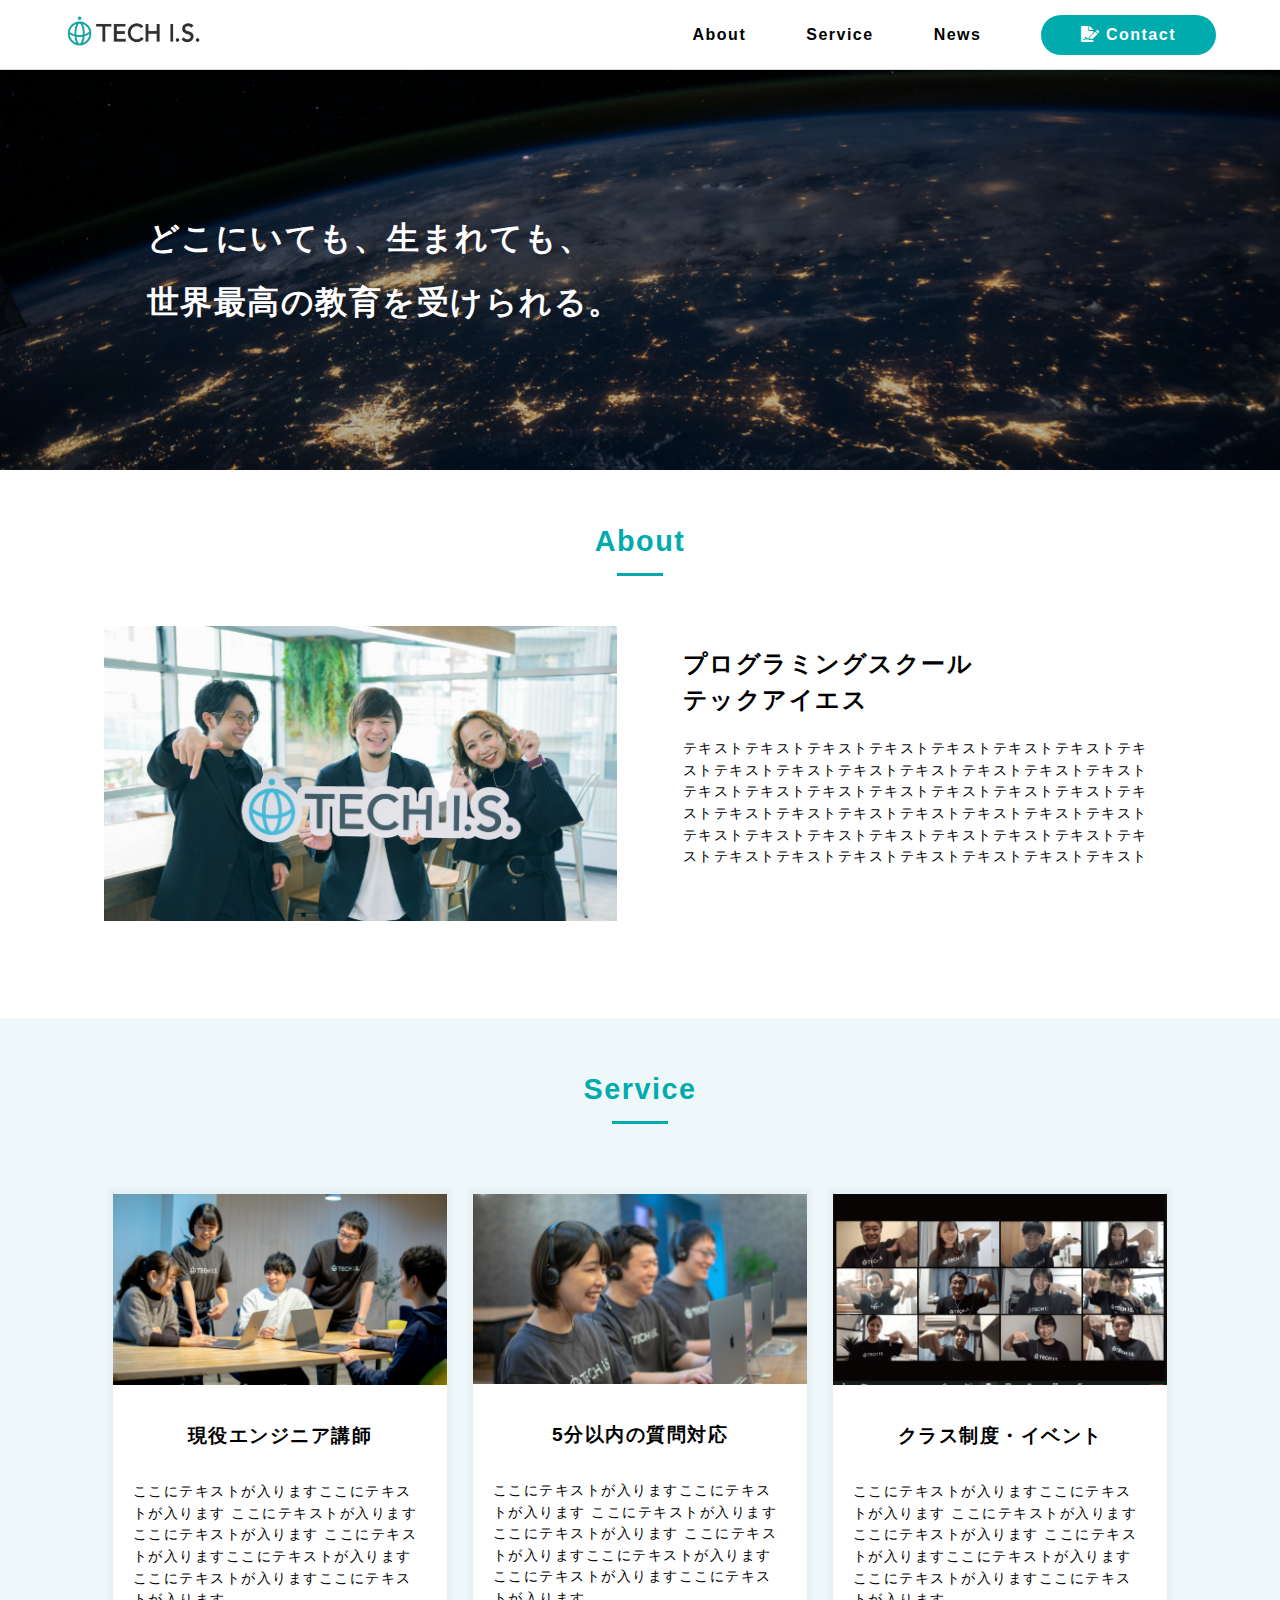
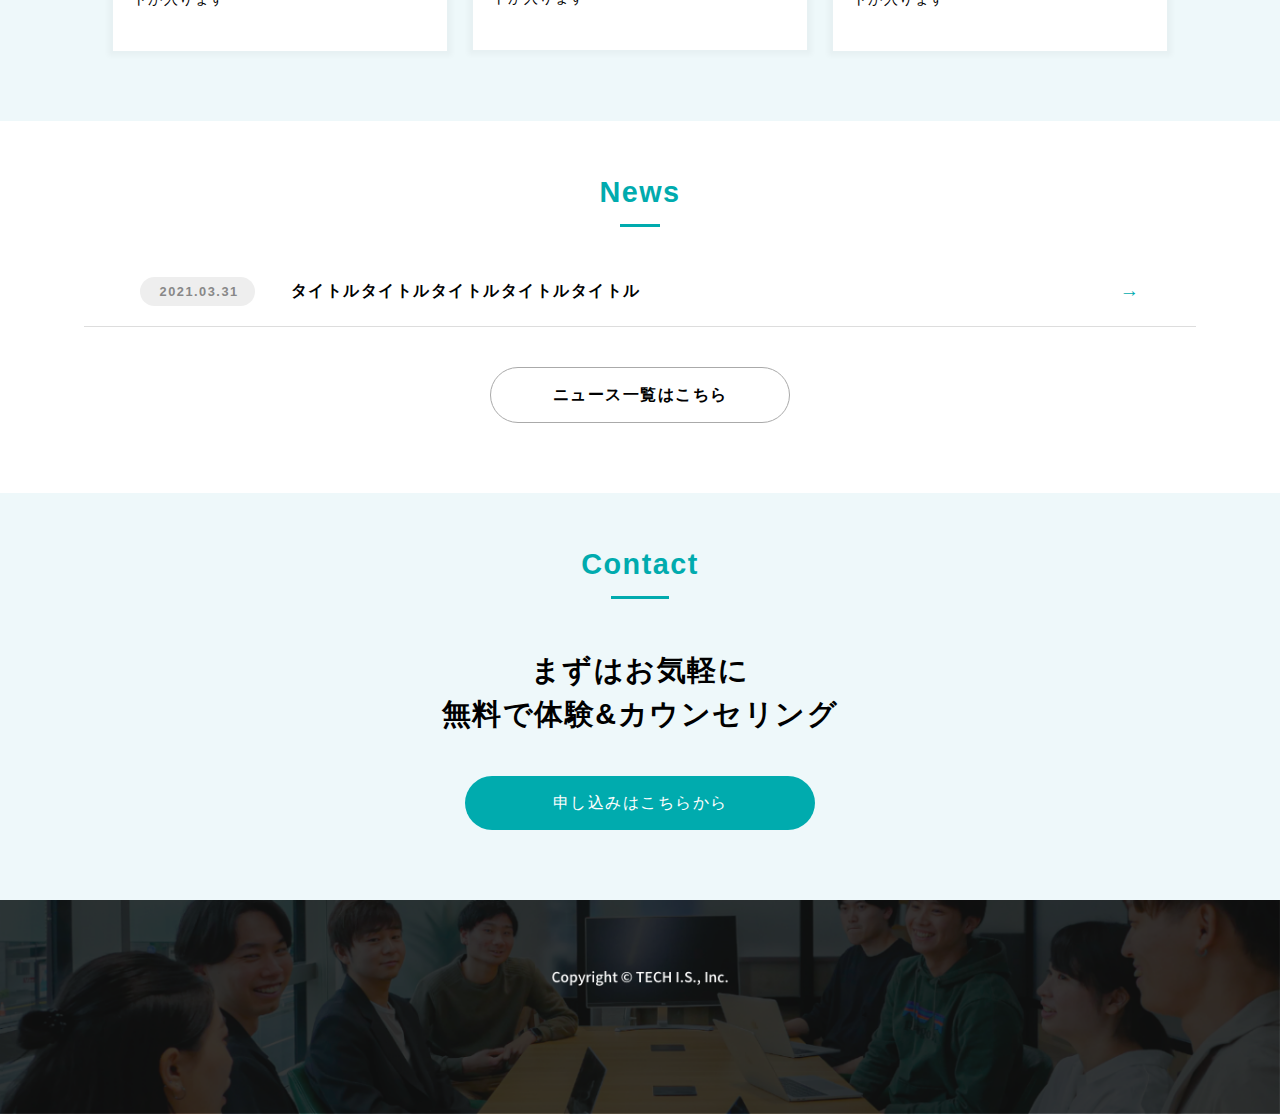
==== lv_3_HP/index.html @ 9599d58b "完成" ====
<!DOCTYPE html>
<html>

<head>
    <meta http-equiv="Content-type" content="text/html;charset=UTF-8" />
    <meta name="viewport" content="width=device-width,initial-scale=1.0">
    <link rel="stylesheet" href="./style.css">
    <link rel="stylesheet" href="https://use.fontawesome.com/releases/v5.15.1/css/all.css">
</head>

<body>
    <header>
        <!--インナー-->
        <div class="header__inner">
            <!--ロゴ画像-->
            <a href="./index.html">
                <img class="header__logo" src="./img/logo.png">
            </a>
            <!--ナビ欄-->
            <div id="nav" class="header__navgroup">
                <!--ナビ-->
                <div class="header__navitem"><a href="./index.html#about">About</a></div>
                <div class="header__navitem"><a href="./index.html#service">Service</a></div>
                <div class="header__navitem"><a href="./index.html#news">News</a></div>
                <div class="header__navitem header__contact"><i class="fas fa-file-signature"></i>Contact<a
                        class="a__btn" href="./contact.html"></a></div>
            </div>
            <!--モーダル-->
            <div id="hamburger__modal" class="hamburger__modal"></div>
            <!--ハンバーガーメニューボタン-->
            <div id="hamburger__btn" class="hamburger__btn"><i class="fas fa-bars"></i></div>
        </div>
        <script>
            var lastInnerWidth = document.documentElement.clientWidth; //window.innerWidthで現在の画面幅を取得
            var nav = document.getElementById('nav');
            if (lastInnerWidth <= 480) { // 画面幅480px以下の場合
                nav.classList.add('hamburger'); // クラス「hamburger」を追加
            }
            // 横幅が変わったとき実行される関数
            window.addEventListener("resize", function () {
                // 現在と前回の横幅が違う場合だけ実行
                if (lastInnerWidth != document.documentElement.clientWidth) {
                    // 横幅を記録しておく
                    lastInnerWidth = document.documentElement.clientWidth;
                    if (lastInnerWidth <= 480) { // 画面幅480px以下の場合
                        if (!(nav.classList.contains('hamburger'))) { //クラス「hamburger」がない場合
                            nav.classList.add('hamburger'); // クラス「hamburger」を追加
                        }
                    } else { // 画面幅481px以上の場合
                        nav.classList.remove('hamburger'); //クラス「hamburger」を削除
                    }
                }
            });

            //ハンバーガーメニューボタンをクリックしたときに実行される関数
            document.getElementById('hamburger__btn').addEventListener('click', function () {
                //ナビ一覧とモーダルを表示
                nav.style.display = "block";
                document.getElementById('hamburger__modal').style.display = "block";
            });
            //ハンバーガーメニューが表示されてるときに、モーダルがクリックされると実行される関数
            document.getElementById('hamburger__modal').addEventListener('click', function () {
                //ナビ一覧とモーダルを非表示
                nav.style.display = "none";
                document.getElementById('hamburger__modal').style.display = "none";
            });
        </script>
    </header>
    <div class="main">

        <!--------------------------
トップページのファーストビュー
---------------------------->
        <div class="topimg">
            <img src="./img/top1.png" alt="">
            <div id="toptext" class="toptext">どこにいても、<span class="br__sp">生まれても、</span><span
                    class="br__pc">世界最高の教育を受けられる。</span></div>
        </div>

        <!--------------------------
Aboutブロック
---------------------------->
        <div id="about" class="about content__items">
            <!--コンテンツのインナー-->
            <div class="content__inner">
                <!--コンテンツのタイトルエリア-->
                <div class="content__header">
                    <div class="content__header__inner">
                        <!--コンテンツのタイトル名-->
                        About
                        <!--下線-->
                        <div class="content__header__border"></div>
                    </div>
                </div>
                <!--コンテンツの内容-->
                <div class="about__content">
                    <div class="about__img">
                        <img src="./img/about.png" alt="">
                    </div>
                    <div class="about__text">
                        <div class="about__text__title">
                            プログラミングスクール<br>
                            テックアイエス
                        </div>
                        <div class="about__text__dis">
                            テキストテキストテキストテキストテキストテキストテキストテキストテキストテキストテキストテキストテキストテキストテキスト
                            テキストテキストテキストテキストテキストテキストテキストテキストテキストテキストテキストテキストテキストテキストテキスト
                            テキストテキストテキストテキストテキストテキストテキストテキストテキストテキストテキストテキストテキストテキストテキスト
                        </div>
                    </div>
                </div>
            </div>
        </div>

        <!--------------------------
Serviceブロック
---------------------------->
        <div id="service" class="service content__items">
            <!--コンテンツのインナー-->
            <div class="content__inner">
                <!--コンテンツのタイトルエリア-->
                <div class="content__header">
                    <div class="content__header__inner">
                        <!--コンテンツのタイトル名-->
                        Service
                        <!--下線-->
                        <div class="content__header__border"></div>
                    </div>
                </div>
                <!--コンテンツの内容-->
                <div class="service__content">
                    <!--Serviceのカード-->
                    <div class="service__card">
                        <!--カードの画像-->
                        <div class="service__card__img">
                            <img src="./img/service1.png" alt="">
                        </div>
                        <!--カードのタイトル-->
                        <div class="service__card__title">
                            現役エンジニア講師
                        </div>
                        <!--カードの説明文-->
                        <div class="service__card__dis">
                            ここにテキストが入りますここにテキストが入ります
                            ここにテキストが入りますここにテキストが入ります
                            ここにテキストが入りますここにテキストが入ります
                            ここにテキストが入りますここにテキストが入ります
                        </div>
                    </div>
                    <!--Serviceのカード-->
                    <div class="service__card">
                        <!--カードの画像-->
                        <div class="service__card__img">
                            <img src="./img/service2.png" alt="">
                        </div>
                        <!--カードのタイトル-->
                        <div class="service__card__title">
                            5分以内の質問対応
                        </div>
                        <!--カードの説明文-->
                        <div class="service__card__dis">
                            ここにテキストが入りますここにテキストが入ります
                            ここにテキストが入りますここにテキストが入ります
                            ここにテキストが入りますここにテキストが入ります
                            ここにテキストが入りますここにテキストが入ります
                        </div>
                    </div>
                    <!--Serviceのカード-->
                    <div class="service__card">
                        <!--カードの画像-->
                        <div class="service__card__img">
                            <img src="./img/service3.png" alt="">
                        </div>
                        <!--カードのタイトル-->
                        <div class="service__card__title">
                            クラス制度・イベント
                        </div>
                        <!--カードの説明文-->
                        <div class="service__card__dis">
                            ここにテキストが入りますここにテキストが入ります
                            ここにテキストが入りますここにテキストが入ります
                            ここにテキストが入りますここにテキストが入ります
                            ここにテキストが入りますここにテキストが入ります
                        </div>
                    </div>
                </div>
            </div>
        </div>

        <!--------------------------
Newsブロック
---------------------------->
        <div id="news" class="news content__items">
            <!--コンテンツのインナー-->
            <div class="content__inner">
                <!--コンテンツのタイトルエリア-->
                <div class="content__header">
                    <div class="content__header__inner">
                        <!--コンテンツのタイトル名-->
                        News
                        <!--下線-->
                        <div class="content__header__border"></div>
                    </div>
                </div>
                <!--コンテンツの内容-->
                <div class="news__content">

                    <a href="">
                        <!--1記事-->
                        <div class="news__items">
                            <!--記事の投稿日-->
                            <div class="news__item news__date">
                                2021.03.31
                            </div>
                            <!--記事のタイトル-->
                            <div class="news__item news__title">
                                タイトルタイトルタイトルタイトルタイトル
                            </div>
                            <!--デザイン右の矢印-->
                            <div class="news__item news__anchor">
                                →
                            </div>
                        </div>
                    </a>

                    <div class="news__button">
                        ニュース一覧はこちら
                        <a href="" class="a__btn"></a>
                    </div>
                </div>
            </div>
        </div>

        <!--------------------------
Contactブロック
---------------------------->
        <div id="contact" class="contact content__items">
            <!--コンテンツのインナー-->
            <div class="content__inner">
                <!--コンテンツのタイトルエリア-->
                <div class="content__header">
                    <div class="content__header__inner">
                        <!--コンテンツのタイトル名-->
                        Contact
                        <!--下線-->
                        <div class="content__header__border"></div>
                    </div>
                </div>
                <!--コンテンツの内容-->
                <div class="contact__content">
                    <div class="contact__text">
                        まずはお気軽に<br>
                        無料で体験&カウンセリング
                    </div>
                    <div class="contect__button">
                        申し込みはこちらから
                        <a href="./contact.html" class="a__btn">
                        </a>
                    </div>
                </div>
            </div>
        </div>

    </div>
    <footer>
        <!--PC用フッター画像-->
        <img class="footer__img__pc" src="./img/footer_pc.png" alt="">
        <!--スマホ用フッター画像-->
        <img class="footer__img__sp" src="./img/footer_sp.png" alt="">
    </footer>

</body>

</html>
---- lv_3_HP/style.css ----
/*
Theme Name: オリジナルテーマ(TECH.I.S)
*/

/*この下からCSSを書いてください*/

/****************************************
* リセットCSS
*****************************************/

*, *::before, *::after {
    box-sizing: border-box;
}

html, body, div, span, applet, object, iframe, h1, h2, h3, h4, h5, h6, p, blockquote, pre, a, abbr, acronym, address, big, cite, code, del, dfn, em, font, ins, kbd, q, s, samp, small, strike, strong, sub, sup, tt, var, dl, dt, dd, ol, ul, li, fieldset, form, label, legend, table, caption, tbody, tfoot, thead, tr, th, td {
    border: 0;
    font-size: 100%;
    font-weight: inherit;
    margin: 0;
    outline: 0;
    padding: 0;
    vertical-align: baseline;
}

input, button, select, textarea {
    -webkit-appearance: none;
    -moz-appearance: none;
    appearance: none;
    background: transparent;
    border: none;
    border-radius: 0;
    font: inherit;
    outline: none;
}

body {
    width: 100%;
    height: 100%;
    margin: 0 auto;
    letter-spacing: 1.5px;
    line-height: 1.5;
}

img {
    width: 100%;
    height: 100%;
    top: 0;
    left: 0;
    object-fit: cover;
}

a {
    text-decoration: none;
}

ol, ul {
    list-style: none;
}

table {
    border-collapse: separate;
    border-spacing: 0;
}

/****************************************
* フォント設定
*****************************************/

@import url('https://fonts.googleapis.com/css2?family=Noto+Sans+JP&display=swap');
html, body {
    font-size: 16px;
    font-family: 'Noto Sans JP', sans-serif;
}

/****************************************
* ヘッダー
*****************************************/

header {
    width: 100%;
    height: 70px;
    background: #fff;
    border-bottom: solid 1px #ddd;
}

.header__inner {
    max-width: 1152px;
    width: 90%;
    height: 100%;
    display: flex;
    justify-content: flex-start;
    align-items: center;
    margin: 0 auto;
}

.header__logo {
    flex: none;
    width: auto;
    height: 40px;
}

.header__navgroup {
    margin-left: auto;
    display: flex;
    flex: none;
    align-items: center;
}

.header__navgroup>*+* {
    margin-left: 60px;
}

.header__navitem a {
    color: #000;
    font-weight: bold;
}

.header__contact {
    background-color: #00abae;
    border-radius: 50px;
    padding: 8px 40px;
    font-weight: bold;
    color: #fff;
    position: relative;
}

.header__contact a {
    color: #fff;
}

.header__contact i {
    margin-right: 5px;
}

.hamburger__btn {
    display: none;
    margin: 0 0 0 auto;
    color: #00abae;
}

.hamburger__btn:hover {
    cursor: pointer;
}

.hamburger {
    display: none;
    width: 70%;
    height: 100vh;
    background-color: #ffffffdd;
    border-left: solid 1px #ccc;
    z-index: 9999;
    position: fixed;
    top: 0;
    right: 0;
    padding: 20px;
}

.hamburger__modal {
    display: none;
    background-color: #000000aa;
    position: fixed;
    top: 0;
    left: 0;
    width: 100%;
    height: 100vh;
    z-index: 9998;
}

/*画面幅480px以下の時*/

@media screen and (max-width:480px) {
    .hamburger__btn {
        /*ボタン表示*/
        display: block;
    }
    .header__navgroup {
        padding-top: 10%;
    }
    .header__navitem {
        margin: 20px auto;
        text-align: center;
    }
}

/****************************************
* aタグを親要素いっぱいに広げる
*****************************************/

.a__btn {
    position: absolute;
    width: 100%;
    height: 100%;
    top: 0;
    left: 0;
}

/****************************************
* トップページ ファーストビューのイメージ
*****************************************/

.topimg {
    position: relative;
    margin: 0 auto;
    height: 400px;
}

.topimg img {
    position: absolute;
    top: 0;
    left: 0;
}

.toptext {
    position: absolute;
    top: 50%;
    left: 30%;
    max-width: 1152px;
    transform: translateY(-50%) translateX(-50%);
    color: #fff;
    font-size: 2rem;
    font-weight: bold;
    align-items: center;
    line-height: 2;
    display: inline-block;
}

/*PC表示時のテキストの改行*/

.br__pc::before {
    content: "\A";
    white-space: pre;
}

@media screen and (max-width: 480px) {
    .topimg {
        height: 60vh;
    }
    .toptext {
        text-align: left;
        font-size: 1.4rem;
        top: 50%;
        left: 50%;
        transform: translateY(-50%) translateX(-50%);
        width: 90%;
        display: inline-block;
    }
    /*スマホ表示時のテキストの改行*/
    .br__sp::before, .br__pc::before {
        content: "\A\A";
        white-space: pre;
    }
}

/****************************************
* トップページ コンテンツの共通部分
*****************************************/

.content__header {
    text-align: center;
    margin-bottom: 20px;
}

.content__header__inner {
    font-size: 1.8rem;
    font-weight: 900;
    color: #00abae;
    display: inline-block;
    margin: 0 auto;
    text-align: center;
}

.content__header__border {
    margin: 10px auto;
    width: 50%;
    border-bottom: solid 3px #00abae;
}

.content__items {
    padding: 50px 0 70px;
    width: 100%;
}

.content__inner {
    max-width: 1152px;
    margin: 0 auto;
}

/****************************************
* トップページ About
*****************************************/

.about__content {
    margin: 0 auto;
    text-align: center;
}

.about__img {
    width: 48%;
    display: inline-block;
    vertical-align: top;
    padding: 20px;
}

.about__text {
    width: 48%;
    display: inline-block;
    vertical-align: top;
    text-align: left;
    padding: 40px;
}

.about__text__title {
    font-size: 1.5rem;
    font-weight: bold;
    margin-bottom: 20px;
}

.about__text__dis {
    font-size: 0.9rem;
}

@media screen and (max-width: 480px) {
    .about__img {
        width: 100%;
        display: block;
        padding: 0;
    }
    .about__text {
        width: 100%;
        display: block;
    }
}

/****************************************
* トップページ Servide
*****************************************/

.service {
    background-color: #eef8fa;
}

.service__content {
    text-align: center;
    margin: 60px auto 0;
}

.service__card {
    width: 29%;
    display: inline-block;
    vertical-align: top;
    text-align: left;
    margin: 0 10px;
    background-color: #fff;
    box-shadow: 0 0 5px 5px rgb(0 0 0 / 3%);
}

.service__card__title {
    margin: 30px 20px;
    text-align: center;
    font-weight: bold;
    font-size: 1.2rem;
}

.service__card__dis {
    padding: 0 20px 40px;
    font-size: 0.9rem;
}

@media screen and (max-width: 480px) {
    .service__card {
        display: block;
        width: 90%;
        margin: 0 auto;
        margin-bottom: 40px;
    }
}

/****************************************
* トップページ News
*****************************************/

.news__content {
    padding: 0 20px;
}

.news__items {
    border-bottom: solid 1px #ddd;
    padding: 20px 5%;
    margin: 10px auto;
}

.news__item {
    display: inline-block;
}

.news__date {
    color: #888;
    background-color: #eee;
    border-radius: 50px;
    padding: 5px 20px;
    font-size: 0.8rem;
    font-weight: bold;
    max-width: 115px;
}

.news__title {
    margin-left: 3%;
    font-weight: 600;
    color: #000;
}

.news__anchor {
    float: right;
    font-size: 1.2rem;
    font-weight: 900;
    color: #00abae;
}

.news__button {
    position: relative;
    border-radius: 50px;
    border: solid 1px #aaa;
    color: #000;
    font-weight: 600;
    width: 300px;
    margin: 0 auto;
    margin-top: 40px;
    padding: 15px 40px;
    text-align: center;
}

@media screen and (max-width: 480px) {
    .news__item {
        display: block;
        width: 100%;
    }
    .news__date {
        margin-bottom: 20px;
    }
    .news__anchor {
        display: none;
    }
}

/****************************************
* トップページ Contact
*****************************************/

.contact {
    background-color: #eef8fa;
}

.contact__text {
    font-size: 1.8rem;
    font-weight: bold;
    text-align: center;
    margin: 40px auto;
}

.contect__button {
    max-width: 350px;
    position: relative;
    color: #fff;
    background-color: #00abae;
    border-radius: 50px;
    padding: 15px;
    text-align: center;
    margin: 0 auto;
}

@media screen and (max-width: 480px) {
    .contact__text {
        font-size: 1.4rem;
    }
}

/****************************************
* フッター
*****************************************/

footer {
    width: 100%;
    margin: 0 auto;
    font-size: 0;
}

.footer__img__pc {
    display: block;
}

.footer__img__sp {
    display: none;
}

@media screen and (max-width: 480px) {
    .footer__img__pc {
        display: none;
    }
    .footer__img__sp {
        display: block;
    }
}

/****************************************
* 固定ページ
*****************************************/

.page__header {
    height: 250px;
    position: relative;
}

.page__header img {
    position: absolute;
    top: 0;
    left: 0;
    width: 100%;
    height: 100%;
    object-fit: cover;
    object-position: center bottom;
}

.page__header__title {
    position: absolute;
    top: 50%;
    left: 50%;
    transform: translateY(-50%) translateX(-50%);
    color: #fff;
    font-size: 1.8rem;
    font-weight: bold;
}

.page__header__border {
    width: 50px;
    border-bottom: solid 2px #fff;
    margin: 0 auto;
}

/****************************************
* 投稿内容
*****************************************/

.article {
    max-width: 1152px;
    margin: 0 auto;
}

.article h1 {
    font-size: 1.6rem;
    font-weight: bold;
    margin: 40px auto;
}

/****************************************
* ContactForm7
*****************************************/

.ContactForm7__contact {
    margin: 60px auto;
    max-width: 850px;
    padding: 0 20px;
}

.ContactForm7__contact__title {
    text-align: center;
    font-size: 1.6rem;
    font-weight: bold;
    margin-bottom: 40px;
}

.ContactForm7__contact__label {
    font-weight: bold;
}

.ContactForm7__contact__label span {
    font-weight: bold;
    color: #fff;
    background-color: #f00;
    padding: 0 10px;
    margin: 0 5px;
    font-size: 0.6rem;
}

.ContactForm7__contact input, .ContactForm7__contact textarea {
    width: 100%;
    border: none;
    border: solid 1px #00abae;
    border-radius: 5px;
    padding: 15px;
    margin: 20px auto 40px;
}

.ContactForm7__contact textarea {
    height: 45vh;
}

.ContactForm7__contact__submit {
    text-align: center;
    max-width: 380px;
    margin: 0 auto;
}

.ContactForm7__contact input[type="submit"] {
    color: #fff;
    background-color: #00abae;
    border-radius: 50px;
    font-size: 1.2rem;
}

@media screen and (max-width: 480px) {
    .ContactForm7__contact {
        padding: 10px;
    }
}
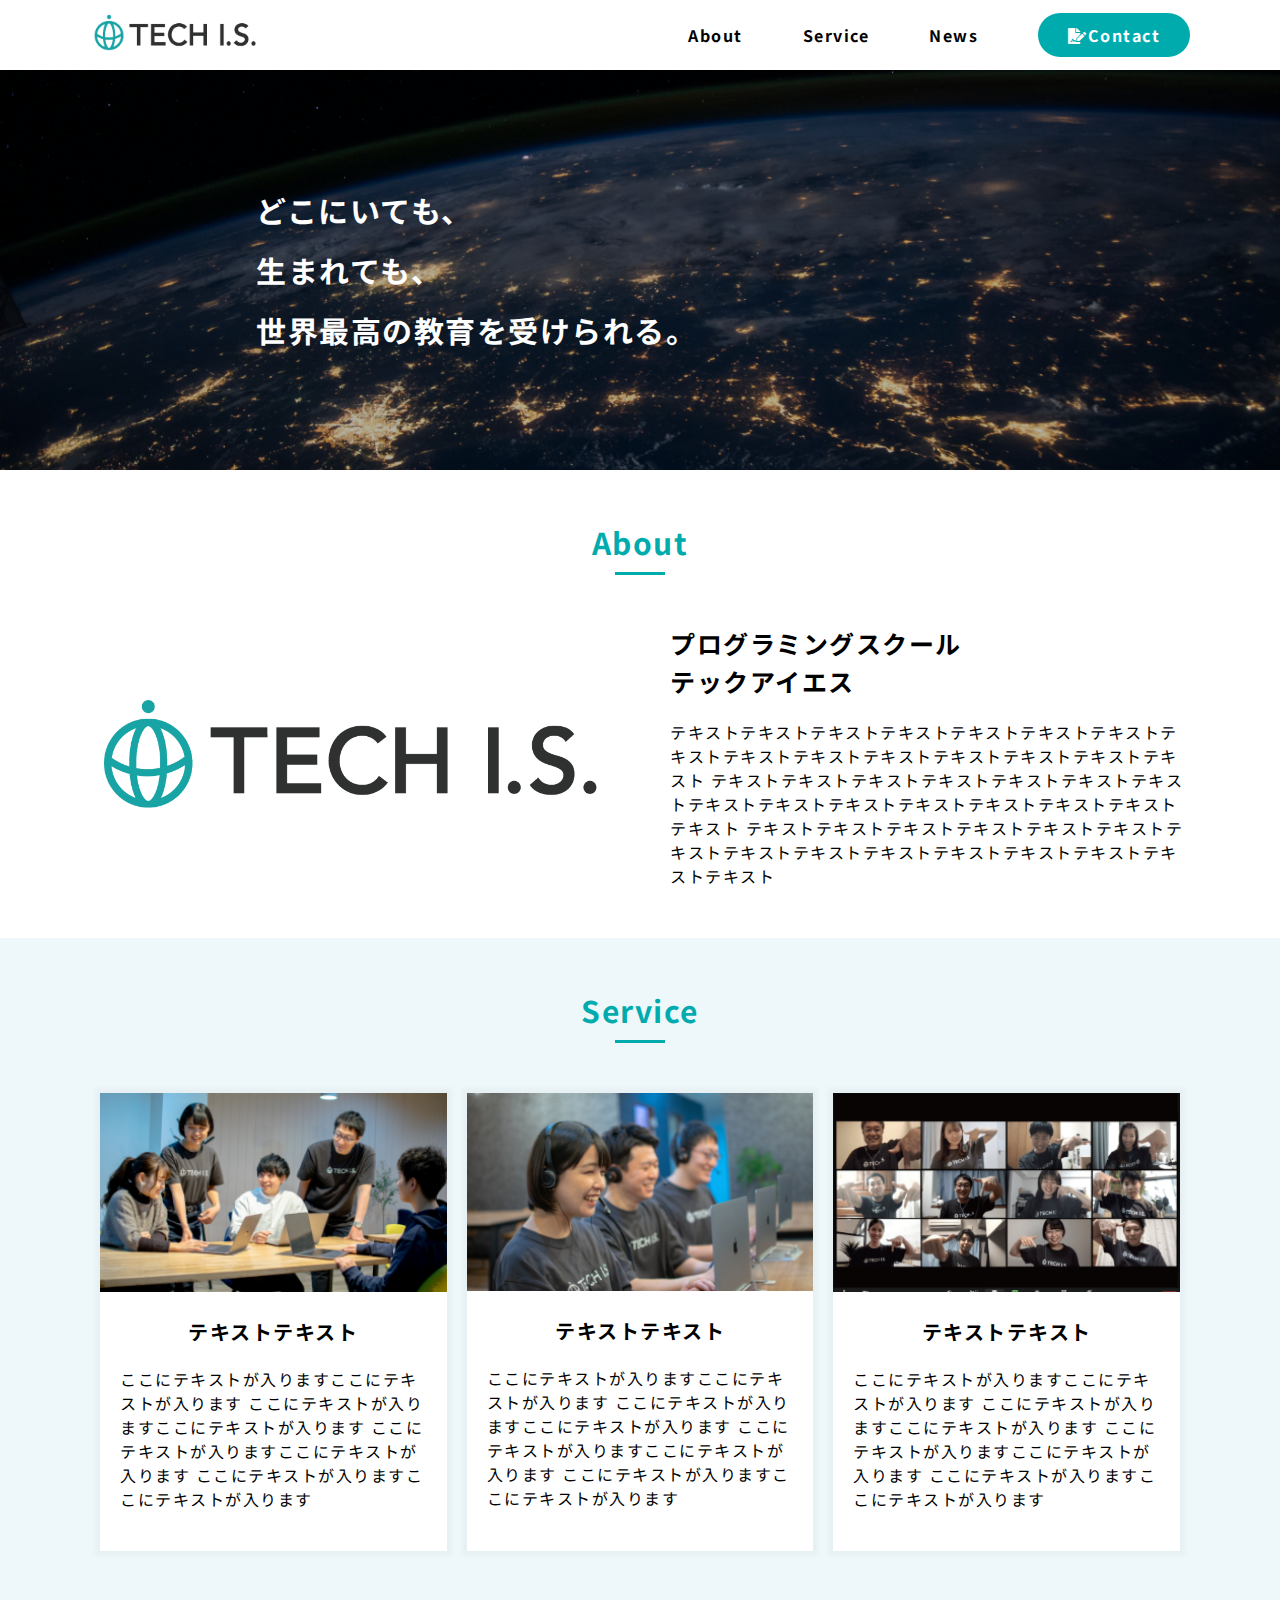
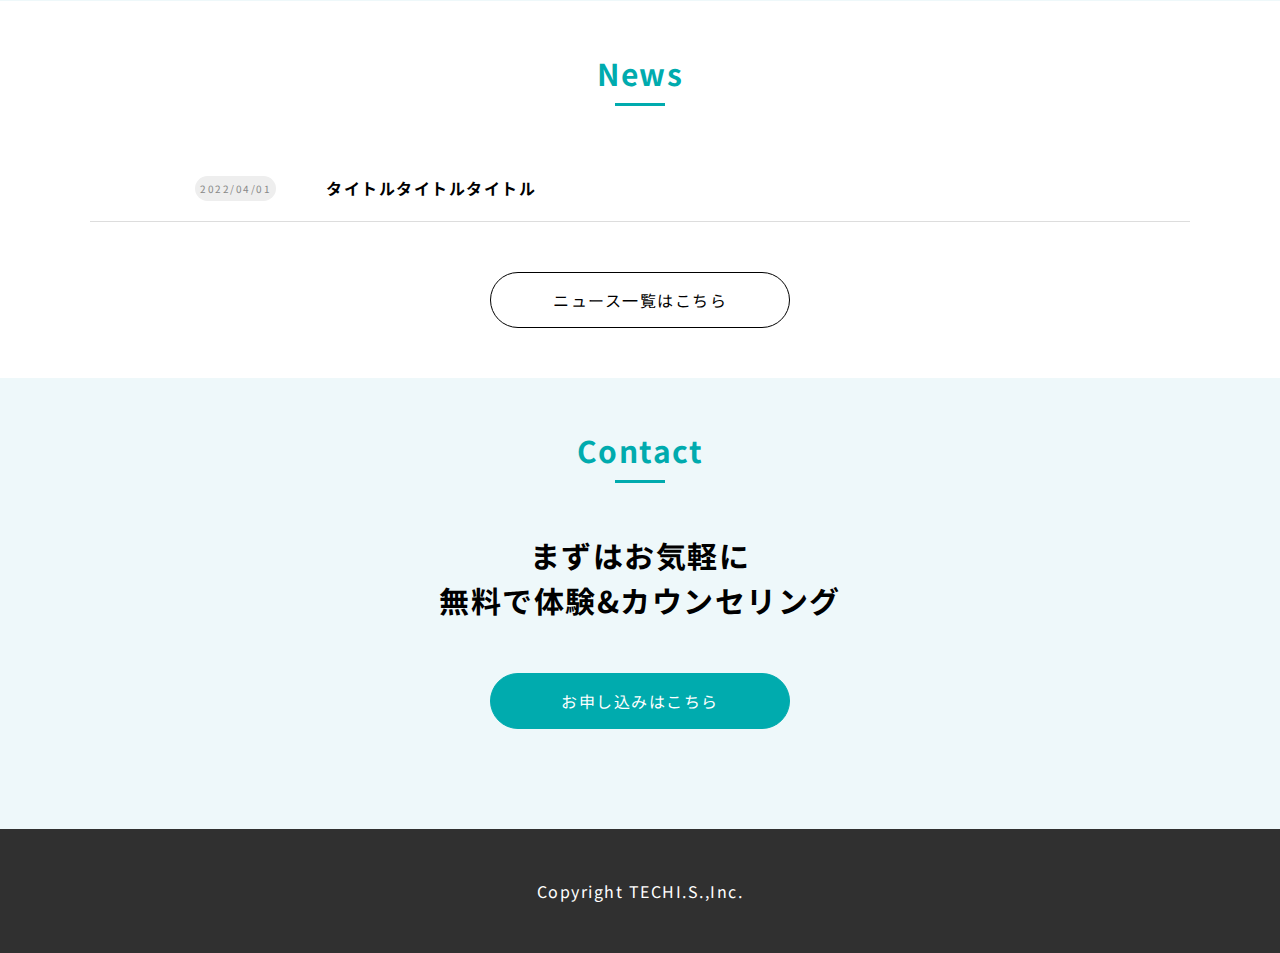
==== commit c1f04253: "Lv3修正" ====
--- a/lv_3_HP/index.html
+++ b/lv_3_HP/index.html
@@ -1,274 +1,116 @@
 <!DOCTYPE html>
-<html>
+<html lang="ja">
+<head>
+    <meta charset="UTF-8">
+    <meta http-equiv="X-UA-Compatible" content="IE=edge">
+    <meta name="viewport" content="width=device-width, initial-scale=1.0">
+    <link rel="stylesheet" href="reset.css">
+    <link rel="stylesheet" href="style.css">
+    <link rel="stylesheet" href="https://use.fontawesome.com/releases/v5.15.1/css/all.css">
+    <title>プログラミングスクール テックアイエス</title>
+</head>
+<body>
+    <header class="header">
+        <h1 class="logo">
+            <a href="#">
+                <img src="img/logo.png" alt="ロゴ画像">
+            </a>
+        </h1>
+        <ul class="menu-pc">
+            <li><a href="#">About</a></li>
+            <li><a href="#">Service</a></li>
+            <li><a href="#">News</a></li>
+            <!-- リンク先追加 -->
+            <li><a href="contact"><i class="fas fa-file-signature"></i>Contact</a></li>
+        </ul>
+        
+        <!-- 追加 -->
+        <div id="btn" class="hamburger__btn">
+            <i class="fas fa-bars"></i>
+        </div>
+        <ul id="menu" class="menu-sp"><!-- add-menu-sp 追加 -->
+            <li><a href="#">About</a></li>
+            <li><a href="#">Service</a></li>
+            <li><a href="#">News</a></li>
+            <li><a href="#"><i class="fas fa-file-signature"></i>Contact</a></li>
+        </ul>
+        <div id="modal" class="modal-sp"></div><!-- add-modal-sp 追加 -->
+        <!-- 追加 -->
+    </header>
+<main>
+    <section class="front-fv">
+       <img src="img/top1.png" alt="ファーストビュー">
+       <h2>
+           どこにいても、<br>生まれても、<br>世界最高の教育を受けられる。
+       </h2>
+   </section>
+   
+   <section class="front-about">
+        <h2 class="front-common__title">About</h2>
+        <ul class="front-about__list">
+            <li class="front-about__item">
+                <img src="img/logo.png" alt="ロゴ画像">
+            </li>
+            <li class="front-about__item">
+                <h3>プログラミングスクール<br>テックアイエス</h3>
+                <p>テキストテキストテキストテキストテキストテキストテキストテキストテキストテキストテキストテキストテキストテキストテキスト テキストテキストテキストテキストテキストテキストテキストテキストテキストテキストテキストテキストテキストテキストテキスト テキストテキストテキストテキストテキストテキストテキストテキストテキストテキストテキストテキストテキストテキストテキスト</p>
+            </li>
+        </ul>
+    </section>
 
-<head>
-    <meta http-equiv="Content-type" content="text/html;charset=UTF-8" />
-    <meta name="viewport" content="width=device-width,initial-scale=1.0">
-    <link rel="stylesheet" href="./style.css">
-    <link rel="stylesheet" href="https://use.fontawesome.com/releases/v5.15.1/css/all.css">
-</head>
+    <section class="front-service">
+        <div class="front-service__inner">
+            <h2 class="front-common__title">Service</h2>
+            <ul class="front-service__list">
+                <li class="front-service__item">
+                    <img src="img/service1.png" alt="サービス1">
+                    <h3>テキストテキスト</h3>
+                    <p>ここにテキストが入りますここにテキストが入ります ここにテキストが入りますここにテキストが入ります ここにテキストが入りますここにテキストが入ります ここにテキストが入りますここにテキストが入ります</p>
+                </li>
+                <li class="front-service__item">
+                    <img src="img/service2.png" alt="サービス2">
+                    <h3>テキストテキスト</h3>
+                    <p>ここにテキストが入りますここにテキストが入ります ここにテキストが入りますここにテキストが入ります ここにテキストが入りますここにテキストが入ります ここにテキストが入りますここにテキストが入ります</p>
+                </li>
+                <li class="front-service__item">
+                    <img src="img/service3.png" alt="サービス3">
+                    <h3>テキストテキスト</h3>
+                    <p>ここにテキストが入りますここにテキストが入ります ここにテキストが入りますここにテキストが入ります ここにテキストが入りますここにテキストが入ります ここにテキストが入りますここにテキストが入ります</p>
+                </li>
+            </ul>
+        </div>
+    </section>
+    <!-- Service -->
+    <!-- News -->
+    <section class="front-news">
+    <h2 class="front-common__title">News</h2>
+            <article class="front-news__wrap">
+                <a href="#">
+                    <time>2022/04/01</time>
+                    <h3>タイトルタイトルタイトル</h3>
+                </a>
+            </article>
+    <div class="front-common__btn">
+        <a href="archive">ニュース一覧はこちら</a>
+    </div>
+</section>
+    <!-- News -->
 
-<body>
-    <header>
-        <!--インナー-->
-        <div class="header__inner">
-            <!--ロゴ画像-->
-            <a href="./index.html">
-                <img class="header__logo" src="./img/logo.png">
-            </a>
-            <!--ナビ欄-->
-            <div id="nav" class="header__navgroup">
-                <!--ナビ-->
-                <div class="header__navitem"><a href="./index.html#about">About</a></div>
-                <div class="header__navitem"><a href="./index.html#service">Service</a></div>
-                <div class="header__navitem"><a href="./index.html#news">News</a></div>
-                <div class="header__navitem header__contact"><i class="fas fa-file-signature"></i>Contact<a
-                        class="a__btn" href="./contact.html"></a></div>
-            </div>
-            <!--モーダル-->
-            <div id="hamburger__modal" class="hamburger__modal"></div>
-            <!--ハンバーガーメニューボタン-->
-            <div id="hamburger__btn" class="hamburger__btn"><i class="fas fa-bars"></i></div>
-        </div>
-        <script>
-            var lastInnerWidth = document.documentElement.clientWidth; //window.innerWidthで現在の画面幅を取得
-            var nav = document.getElementById('nav');
-            if (lastInnerWidth <= 480) { // 画面幅480px以下の場合
-                nav.classList.add('hamburger'); // クラス「hamburger」を追加
-            }
-            // 横幅が変わったとき実行される関数
-            window.addEventListener("resize", function () {
-                // 現在と前回の横幅が違う場合だけ実行
-                if (lastInnerWidth != document.documentElement.clientWidth) {
-                    // 横幅を記録しておく
-                    lastInnerWidth = document.documentElement.clientWidth;
-                    if (lastInnerWidth <= 480) { // 画面幅480px以下の場合
-                        if (!(nav.classList.contains('hamburger'))) { //クラス「hamburger」がない場合
-                            nav.classList.add('hamburger'); // クラス「hamburger」を追加
-                        }
-                    } else { // 画面幅481px以上の場合
-                        nav.classList.remove('hamburger'); //クラス「hamburger」を削除
-                    }
-                }
-            });
-
-            //ハンバーガーメニューボタンをクリックしたときに実行される関数
-            document.getElementById('hamburger__btn').addEventListener('click', function () {
-                //ナビ一覧とモーダルを表示
-                nav.style.display = "block";
-                document.getElementById('hamburger__modal').style.display = "block";
-            });
-            //ハンバーガーメニューが表示されてるときに、モーダルがクリックされると実行される関数
-            document.getElementById('hamburger__modal').addEventListener('click', function () {
-                //ナビ一覧とモーダルを非表示
-                nav.style.display = "none";
-                document.getElementById('hamburger__modal').style.display = "none";
-            });
-        </script>
-    </header>
-    <div class="main">
-
-        <!--------------------------
-トップページのファーストビュー
----------------------------->
-        <div class="topimg">
-            <img src="./img/top1.png" alt="">
-            <div id="toptext" class="toptext">どこにいても、<span class="br__sp">生まれても、</span><span
-                    class="br__pc">世界最高の教育を受けられる。</span></div>
-        </div>
-
-        <!--------------------------
-Aboutブロック
----------------------------->
-        <div id="about" class="about content__items">
-            <!--コンテンツのインナー-->
-            <div class="content__inner">
-                <!--コンテンツのタイトルエリア-->
-                <div class="content__header">
-                    <div class="content__header__inner">
-                        <!--コンテンツのタイトル名-->
-                        About
-                        <!--下線-->
-                        <div class="content__header__border"></div>
-                    </div>
-                </div>
-                <!--コンテンツの内容-->
-                <div class="about__content">
-                    <div class="about__img">
-                        <img src="./img/about.png" alt="">
-                    </div>
-                    <div class="about__text">
-                        <div class="about__text__title">
-                            プログラミングスクール<br>
-                            テックアイエス
-                        </div>
-                        <div class="about__text__dis">
-                            テキストテキストテキストテキストテキストテキストテキストテキストテキストテキストテキストテキストテキストテキストテキスト
-                            テキストテキストテキストテキストテキストテキストテキストテキストテキストテキストテキストテキストテキストテキストテキスト
-                            テキストテキストテキストテキストテキストテキストテキストテキストテキストテキストテキストテキストテキストテキストテキスト
-                        </div>
-                    </div>
-                </div>
+    <!-- Contact -->
+    <section class="front-contact">
+        <div class="front-contact__inner">
+            <h2 class="front-common__title">Contact</h2>
+            <p class="front-contact__text">まずはお気軽に<br>無料で体験&カウンセリング</p>
+            <div class="front-common__btn btn--turquoise">
+                <a href="contact.html">お申し込みはこちら</a>
             </div>
         </div>
-
-        <!--------------------------
-Serviceブロック
----------------------------->
-        <div id="service" class="service content__items">
-            <!--コンテンツのインナー-->
-            <div class="content__inner">
-                <!--コンテンツのタイトルエリア-->
-                <div class="content__header">
-                    <div class="content__header__inner">
-                        <!--コンテンツのタイトル名-->
-                        Service
-                        <!--下線-->
-                        <div class="content__header__border"></div>
-                    </div>
-                </div>
-                <!--コンテンツの内容-->
-                <div class="service__content">
-                    <!--Serviceのカード-->
-                    <div class="service__card">
-                        <!--カードの画像-->
-                        <div class="service__card__img">
-                            <img src="./img/service1.png" alt="">
-                        </div>
-                        <!--カードのタイトル-->
-                        <div class="service__card__title">
-                            現役エンジニア講師
-                        </div>
-                        <!--カードの説明文-->
-                        <div class="service__card__dis">
-                            ここにテキストが入りますここにテキストが入ります
-                            ここにテキストが入りますここにテキストが入ります
-                            ここにテキストが入りますここにテキストが入ります
-                            ここにテキストが入りますここにテキストが入ります
-                        </div>
-                    </div>
-                    <!--Serviceのカード-->
-                    <div class="service__card">
-                        <!--カードの画像-->
-                        <div class="service__card__img">
-                            <img src="./img/service2.png" alt="">
-                        </div>
-                        <!--カードのタイトル-->
-                        <div class="service__card__title">
-                            5分以内の質問対応
-                        </div>
-                        <!--カードの説明文-->
-                        <div class="service__card__dis">
-                            ここにテキストが入りますここにテキストが入ります
-                            ここにテキストが入りますここにテキストが入ります
-                            ここにテキストが入りますここにテキストが入ります
-                            ここにテキストが入りますここにテキストが入ります
-                        </div>
-                    </div>
-                    <!--Serviceのカード-->
-                    <div class="service__card">
-                        <!--カードの画像-->
-                        <div class="service__card__img">
-                            <img src="./img/service3.png" alt="">
-                        </div>
-                        <!--カードのタイトル-->
-                        <div class="service__card__title">
-                            クラス制度・イベント
-                        </div>
-                        <!--カードの説明文-->
-                        <div class="service__card__dis">
-                            ここにテキストが入りますここにテキストが入ります
-                            ここにテキストが入りますここにテキストが入ります
-                            ここにテキストが入りますここにテキストが入ります
-                            ここにテキストが入りますここにテキストが入ります
-                        </div>
-                    </div>
-                </div>
-            </div>
-        </div>
-
-        <!--------------------------
-Newsブロック
----------------------------->
-        <div id="news" class="news content__items">
-            <!--コンテンツのインナー-->
-            <div class="content__inner">
-                <!--コンテンツのタイトルエリア-->
-                <div class="content__header">
-                    <div class="content__header__inner">
-                        <!--コンテンツのタイトル名-->
-                        News
-                        <!--下線-->
-                        <div class="content__header__border"></div>
-                    </div>
-                </div>
-                <!--コンテンツの内容-->
-                <div class="news__content">
-
-                    <a href="">
-                        <!--1記事-->
-                        <div class="news__items">
-                            <!--記事の投稿日-->
-                            <div class="news__item news__date">
-                                2021.03.31
-                            </div>
-                            <!--記事のタイトル-->
-                            <div class="news__item news__title">
-                                タイトルタイトルタイトルタイトルタイトル
-                            </div>
-                            <!--デザイン右の矢印-->
-                            <div class="news__item news__anchor">
-                                →
-                            </div>
-                        </div>
-                    </a>
-
-                    <div class="news__button">
-                        ニュース一覧はこちら
-                        <a href="" class="a__btn"></a>
-                    </div>
-                </div>
-            </div>
-        </div>
-
-        <!--------------------------
-Contactブロック
----------------------------->
-        <div id="contact" class="contact content__items">
-            <!--コンテンツのインナー-->
-            <div class="content__inner">
-                <!--コンテンツのタイトルエリア-->
-                <div class="content__header">
-                    <div class="content__header__inner">
-                        <!--コンテンツのタイトル名-->
-                        Contact
-                        <!--下線-->
-                        <div class="content__header__border"></div>
-                    </div>
-                </div>
-                <!--コンテンツの内容-->
-                <div class="contact__content">
-                    <div class="contact__text">
-                        まずはお気軽に<br>
-                        無料で体験&カウンセリング
-                    </div>
-                    <div class="contect__button">
-                        申し込みはこちらから
-                        <a href="./contact.html" class="a__btn">
-                        </a>
-                    </div>
-                </div>
-            </div>
-        </div>
-
-    </div>
-    <footer>
-        <!--PC用フッター画像-->
-        <img class="footer__img__pc" src="./img/footer_pc.png" alt="">
-        <!--スマホ用フッター画像-->
-        <img class="footer__img__sp" src="./img/footer_sp.png" alt="">
-    </footer>
-
+    </section>
+    <!-- Contact -->
+</main>
+<footer class="footer">
+    <p><small>Copyright TECHI.S.,Inc.</small></p>
+</footer>
+<script src="hamburger.js"></script>
 </body>
-
 </html>--- a/lv_3_HP/style.css
+++ b/lv_3_HP/style.css
@@ -1,516 +1,211 @@
-/*
-Theme Name: オリジナルテーマ(TECH.I.S)
-*/
-
-/*この下からCSSを書いてください*/
-
-/****************************************
-* リセットCSS
-*****************************************/
-
-*, *::before, *::after {
-    box-sizing: border-box;
-}
-
-html, body, div, span, applet, object, iframe, h1, h2, h3, h4, h5, h6, p, blockquote, pre, a, abbr, acronym, address, big, cite, code, del, dfn, em, font, ins, kbd, q, s, samp, small, strike, strong, sub, sup, tt, var, dl, dt, dd, ol, ul, li, fieldset, form, label, legend, table, caption, tbody, tfoot, thead, tr, th, td {
-    border: 0;
-    font-size: 100%;
-    font-weight: inherit;
-    margin: 0;
-    outline: 0;
-    padding: 0;
-    vertical-align: baseline;
-}
-
-input, button, select, textarea {
-    -webkit-appearance: none;
-    -moz-appearance: none;
-    appearance: none;
-    background: transparent;
-    border: none;
-    border-radius: 0;
-    font: inherit;
-    outline: none;
-}
-
-body {
-    width: 100%;
-    height: 100%;
-    margin: 0 auto;
-    letter-spacing: 1.5px;
-    line-height: 1.5;
-}
-
-img {
-    width: 100%;
-    height: 100%;
-    top: 0;
-    left: 0;
-    object-fit: cover;
-}
-
-a {
-    text-decoration: none;
-}
-
-ol, ul {
-    list-style: none;
-}
-
-table {
-    border-collapse: separate;
-    border-spacing: 0;
-}
-
-/****************************************
-* フォント設定
-*****************************************/
-
+/* フォントの設定 */
 @import url('https://fonts.googleapis.com/css2?family=Noto+Sans+JP&display=swap');
 html, body {
     font-size: 16px;
     font-family: 'Noto Sans JP', sans-serif;
 }
 
-/****************************************
-* ヘッダー
-*****************************************/
-
-header {
-    width: 100%;
+/* header */
+.header{
+    display: flex;
+    align-items: center;
+    justify-content: space-between;
+    max-width: 1100px;
     height: 70px;
-    background: #fff;
-    border-bottom: solid 1px #ddd;
-}
-
-.header__inner {
-    max-width: 1152px;
-    width: 90%;
-    height: 100%;
+    margin: auto;
+ }
+ 
+ .logo img{
+    width: 170px;
+    height: auto;
+ }
+
+ .menu-pc{
     display: flex;
-    justify-content: flex-start;
     align-items: center;
-    margin: 0 auto;
-}
-
-.header__logo {
-    flex: none;
-    width: auto;
-    height: 40px;
-}
-
-.header__navgroup {
-    margin-left: auto;
-    display: flex;
-    flex: none;
-    align-items: center;
-}
-
-.header__navgroup>*+* {
-    margin-left: 60px;
-}
-
-.header__navitem a {
-    color: #000;
-    font-weight: bold;
-}
-
-.header__contact {
-    background-color: #00abae;
+ }
+  
+ .menu-pc li{margin: 0 30px;}
+
+ .menu-pc a{font-weight: bold;}
+
+ .menu-pc li:last-child{margin-right: 0;}
+
+ .menu-pc li:last-child a{
+    display: block;
+    color: #fff;
+    background: #00abae;
+    padding: 10px 30px;
     border-radius: 50px;
-    padding: 8px 40px;
-    font-weight: bold;
-    color: #fff;
+ }
+
+ .hamburger__btn{display: none;}
+ .menu-sp{display: none;}
+ .modal-sp{display: none;}
+
+ /* footer */
+.footer{
+    padding: 50px 0;
+    background: #303030ff;
+
+}
+.footer p{
+    color: #fff;
+    text-align: center;
+}
+ 
+/* fv */
+.front-fv{
     position: relative;
-}
-
-.header__contact a {
-    color: #fff;
-}
-
-.header__contact i {
-    margin-right: 5px;
-}
-
-.hamburger__btn {
-    display: none;
-    margin: 0 0 0 auto;
-    color: #00abae;
-}
-
-.hamburger__btn:hover {
-    cursor: pointer;
-}
-
-.hamburger {
-    display: none;
-    width: 70%;
-    height: 100vh;
-    background-color: #ffffffdd;
-    border-left: solid 1px #ccc;
-    z-index: 9999;
-    position: fixed;
-    top: 0;
-    right: 0;
-    padding: 20px;
-}
-
-.hamburger__modal {
-    display: none;
-    background-color: #000000aa;
-    position: fixed;
-    top: 0;
-    left: 0;
-    width: 100%;
-    height: 100vh;
-    z-index: 9998;
-}
-
-/*画面幅480px以下の時*/
-
-@media screen and (max-width:480px) {
-    .hamburger__btn {
-        /*ボタン表示*/
-        display: block;
-    }
-    .header__navgroup {
-        padding-top: 10%;
-    }
-    .header__navitem {
-        margin: 20px auto;
-        text-align: center;
-    }
-}
-
-/****************************************
-* aタグを親要素いっぱいに広げる
-*****************************************/
-
-.a__btn {
-    position: absolute;
-    width: 100%;
-    height: 100%;
-    top: 0;
-    left: 0;
-}
-
-/****************************************
-* トップページ ファーストビューのイメージ
-*****************************************/
-
-.topimg {
-    position: relative;
-    margin: 0 auto;
     height: 400px;
-}
-
-.topimg img {
-    position: absolute;
-    top: 0;
-    left: 0;
-}
-
-.toptext {
+ }
+ .front-fv h2{
     position: absolute;
     top: 50%;
-    left: 30%;
-    max-width: 1152px;
-    transform: translateY(-50%) translateX(-50%);
-    color: #fff;
-    font-size: 2rem;
-    font-weight: bold;
+    transform: translateY(-50%) ;
+    left: 20%;
+    color: #fff;
+    font-size: 30px;
+    font-weight: bold;
+    line-height: 2;
+ }
+
+/* common */
+.front-common__title{
+    position: relative;
+    font-size: 30px;
+    font-weight: bold;
+    color: #00abae;
+    text-align: center;
+    margin-bottom: 50px;
+    padding-bottom: 10px;
+}
+
+.front-common__title::after{
+    position: absolute;
+    bottom: 0px;
+    left: 50%;
+    transform: translateX(-50%) ;
+    width: 50px;
+    height: 3px;
+    background: #00abae;
+    content: "";
+}
+
+.front-common__btn a{
+    display: block;
+    text-align: center;
+    margin: 50px auto;
+    padding: 15px;
+    border: solid 0.5px;
+    border-radius: 50px;
+    width: 300px;
+}
+
+.btn--turquoise a{
+    color: #fff;
+    border: solid 0.5px #00abae;
+    background: #00abae;
+}
+
+/* about */
+.front-about{
+    max-width: 1100px;
+    margin: 50px auto;
+ }
+  
+ .front-about__list{
+    display: flex;
     align-items: center;
-    line-height: 2;
-    display: inline-block;
-}
-
-/*PC表示時のテキストの改行*/
-
-.br__pc::before {
-    content: "\A";
-    white-space: pre;
-}
-
-@media screen and (max-width: 480px) {
-    .topimg {
-        height: 60vh;
-    }
-    .toptext {
-        text-align: left;
-        font-size: 1.4rem;
-        top: 50%;
-        left: 50%;
-        transform: translateY(-50%) translateX(-50%);
-        width: 90%;
-        display: inline-block;
-    }
-    /*スマホ表示時のテキストの改行*/
-    .br__sp::before, .br__pc::before {
-        content: "\A\A";
-        white-space: pre;
-    }
-}
-
-/****************************************
-* トップページ コンテンツの共通部分
-*****************************************/
-
-.content__header {
-    text-align: center;
-    margin-bottom: 20px;
-}
-
-.content__header__inner {
-    font-size: 1.8rem;
-    font-weight: 900;
-    color: #00abae;
-    display: inline-block;
-    margin: 0 auto;
-    text-align: center;
-}
-
-.content__header__border {
-    margin: 10px auto;
-    width: 50%;
-    border-bottom: solid 3px #00abae;
-}
-
-.content__items {
-    padding: 50px 0 70px;
+    justify-content: center;
+ }
+  
+ .front-about__item{width: 50%;}
+  
+ .front-about__item h3{   
+    font-size: 25px;
+    font-weight: bold;
+ }
+  
+ .front-about__item p{margin-top: 20px;}
+ .front-about__item:first-child{margin-right: 30px;}
+ .front-about__item:last-child{margin-left: 30px;}
+
+ /* service */
+.front-service{
+    padding: 50px 0;
+    background: #eef8fa;
+}
+
+.front-service__inner{
+    max-width: 1100px;
+    margin: auto;
+}
+
+.front-service__list{display: flex;}
+.front-service__item{
+    width: 33.333%;
+    margin: 0 10px;
+    background: #fff;
+    box-shadow: 0 0 5px 5px rgb(0 0 0 / 3%);
+}
+.front-service__item img{
     width: 100%;
-}
-
-.content__inner {
-    max-width: 1152px;
-    margin: 0 auto;
-}
-
-/****************************************
-* トップページ About
-*****************************************/
-
-.about__content {
-    margin: 0 auto;
-    text-align: center;
-}
-
-.about__img {
-    width: 48%;
-    display: inline-block;
-    vertical-align: top;
-    padding: 20px;
-}
-
-.about__text {
-    width: 48%;
-    display: inline-block;
-    vertical-align: top;
-    text-align: left;
-    padding: 40px;
-}
-
-.about__text__title {
-    font-size: 1.5rem;
-    font-weight: bold;
-    margin-bottom: 20px;
-}
-
-.about__text__dis {
-    font-size: 0.9rem;
-}
-
-@media screen and (max-width: 480px) {
-    .about__img {
-        width: 100%;
-        display: block;
-        padding: 0;
-    }
-    .about__text {
-        width: 100%;
-        display: block;
-    }
-}
-
-/****************************************
-* トップページ Servide
-*****************************************/
-
-.service {
-    background-color: #eef8fa;
-}
-
-.service__content {
-    text-align: center;
-    margin: 60px auto 0;
-}
-
-.service__card {
-    width: 29%;
-    display: inline-block;
-    vertical-align: top;
-    text-align: left;
-    margin: 0 10px;
-    background-color: #fff;
-    box-shadow: 0 0 5px 5px rgb(0 0 0 / 3%);
-}
-
-.service__card__title {
-    margin: 30px 20px;
-    text-align: center;
-    font-weight: bold;
-    font-size: 1.2rem;
-}
-
-.service__card__dis {
-    padding: 0 20px 40px;
-    font-size: 0.9rem;
-}
-
-@media screen and (max-width: 480px) {
-    .service__card {
-        display: block;
-        width: 90%;
-        margin: 0 auto;
-        margin-bottom: 40px;
-    }
-}
-
-/****************************************
-* トップページ News
-*****************************************/
-
-.news__content {
-    padding: 0 20px;
-}
-
-.news__items {
+    height: auto;
+}
+.front-service__item h3{
+    margin: 20px;
+    text-align: center;
+    font-size: 20px;
+    font-weight: bold;
+}
+.front-service__item p{padding: 0 20px 40px;}
+
+/* news */
+.front-news{
+    max-width: 1100px;
+    margin: 50px auto;
+}
+.front-news__wrap a{
+    display: flex;
+    padding: 20px 5%;
     border-bottom: solid 1px #ddd;
-    padding: 20px 5%;
-    margin: 10px auto;
-}
-
-.news__item {
-    display: inline-block;
-}
-
-.news__date {
+}
+.front-news__wrap a time{
+    font-size: 10px;
     color: #888;
     background-color: #eee;
+    margin: 0 50px;
+    padding: 5px;
     border-radius: 50px;
-    padding: 5px 20px;
-    font-size: 0.8rem;
-    font-weight: bold;
-    max-width: 115px;
-}
-
-.news__title {
-    margin-left: 3%;
-    font-weight: 600;
-    color: #000;
-}
-
-.news__anchor {
-    float: right;
-    font-size: 1.2rem;
-    font-weight: 900;
-    color: #00abae;
-}
-
-.news__button {
-    position: relative;
-    border-radius: 50px;
-    border: solid 1px #aaa;
-    color: #000;
-    font-weight: 600;
-    width: 300px;
-    margin: 0 auto;
-    margin-top: 40px;
-    padding: 15px 40px;
-    text-align: center;
-}
-
-@media screen and (max-width: 480px) {
-    .news__item {
-        display: block;
-        width: 100%;
-    }
-    .news__date {
-        margin-bottom: 20px;
-    }
-    .news__anchor {
-        display: none;
-    }
-}
-
-/****************************************
-* トップページ Contact
-*****************************************/
-
-.contact {
-    background-color: #eef8fa;
-}
-
-.contact__text {
-    font-size: 1.8rem;
-    font-weight: bold;
-    text-align: center;
-    margin: 40px auto;
-}
-
-.contect__button {
-    max-width: 350px;
-    position: relative;
-    color: #fff;
-    background-color: #00abae;
-    border-radius: 50px;
-    padding: 15px;
-    text-align: center;
-    margin: 0 auto;
-}
-
-@media screen and (max-width: 480px) {
-    .contact__text {
-        font-size: 1.4rem;
-    }
-}
-
-/****************************************
-* フッター
-*****************************************/
-
-footer {
-    width: 100%;
-    margin: 0 auto;
-    font-size: 0;
-}
-
-.footer__img__pc {
-    display: block;
-}
-
-.footer__img__sp {
-    display: none;
-}
-
-@media screen and (max-width: 480px) {
-    .footer__img__pc {
-        display: none;
-    }
-    .footer__img__sp {
-        display: block;
-    }
-}
-
-/****************************************
-* 固定ページ
-*****************************************/
-
-.page__header {
+}
+.front-news__wrap h3{
+    font-weight: bold;
+}
+
+/* contact */
+.front-contact{
+    background: #eef8fa;  
+    padding: 50px 0;
+}
+
+.front-contact__inner{
+    text-align: center;
+    max-width: 1100px;
+    margin: auto;
+}
+
+.front-contact p{
+    font-size: 30px;
+    font-weight: bold;
+}
+
+/* 固定ページ */
+.page-parts__header {
     height: 250px;
     position: relative;
 }
-
-.page__header img {
+.page-parts__header img {
     position: absolute;
     top: 0;
     left: 0;
@@ -519,60 +214,32 @@
     object-fit: cover;
     object-position: center bottom;
 }
-
-.page__header__title {
+.page-parts__header-title {
     position: absolute;
     top: 50%;
     left: 50%;
     transform: translateY(-50%) translateX(-50%);
     color: #fff;
-    font-size: 1.8rem;
-    font-weight: bold;
-}
-
-.page__header__border {
-    width: 50px;
-    border-bottom: solid 2px #fff;
-    margin: 0 auto;
-}
-
-/****************************************
-* 投稿内容
-*****************************************/
-
-.article {
-    max-width: 1152px;
-    margin: 0 auto;
-}
-
-.article h1 {
-    font-size: 1.6rem;
-    font-weight: bold;
-    margin: 40px auto;
-}
-
-/****************************************
-* ContactForm7
-*****************************************/
-
-.ContactForm7__contact {
+    font-size: 30px;
+    font-weight: bold;
+}
+
+/* ContactForm7 */
+
+.ContactForm7-contact {
     margin: 60px auto;
     max-width: 850px;
-    padding: 0 20px;
-}
-
-.ContactForm7__contact__title {
+}
+.ContactForm7-contact__title {
     text-align: center;
     font-size: 1.6rem;
     font-weight: bold;
     margin-bottom: 40px;
 }
-
-.ContactForm7__contact__label {
-    font-weight: bold;
-}
-
-.ContactForm7__contact__label span {
+.ContactForm7-contact__label {
+    font-weight: bold;
+}
+.ContactForm7-contact__label span {
     font-weight: bold;
     color: #fff;
     background-color: #f00;
@@ -580,35 +247,129 @@
     margin: 0 5px;
     font-size: 0.6rem;
 }
-
-.ContactForm7__contact input, .ContactForm7__contact textarea {
+.ContactForm7-contact input, .ContactForm7-contact textarea {
     width: 100%;
     border: none;
     border: solid 1px #00abae;
     border-radius: 5px;
     padding: 15px;
-    margin: 20px auto 40px;
-}
-
-.ContactForm7__contact textarea {
+    margin: 20px auto;
+}
+.ContactForm7-contact textarea {
     height: 45vh;
 }
-
-.ContactForm7__contact__submit {
+.ContactForm7-contact__submit {
     text-align: center;
     max-width: 380px;
     margin: 0 auto;
 }
-
-.ContactForm7__contact input[type="submit"] {
+.ContactForm7-contact input[type="submit"] {
     color: #fff;
     background-color: #00abae;
     border-radius: 50px;
     font-size: 1.2rem;
 }
 
-@media screen and (max-width: 480px) {
-    .ContactForm7__contact {
-        padding: 10px;
-    }
-}+/* 送信時のメッセージ エラー文 / 送信完了文 */
+.wpcf7-not-valid-tip{
+    display: block;
+    margin-bottom: 20px;
+    color: #f00;
+}
+.wpcf7-response-output{
+    margin: 60px auto;
+    max-width: 850px;
+}
+.screen-reader-response{display: none;}
+
+/* mobile */
+@media screen and (max-width: 768px) {
+    /* header */
+    .header{margin: 0 30px;}
+    .menu-pc{display: none;}
+    .hamburger__btn{display: block;}
+    .hamburger__btn i{color: #00abae;}
+
+    .add-menu-sp{
+        position: fixed;
+        top: 0;
+        right: 0;
+        background-color: #ffffffdd;
+        display: block;
+        width: 70%;
+        height: 100vh;
+        padding: 20px 0;
+        z-index: 2;
+    }
+
+    .add-menu-sp li{
+        font-weight: bold;
+        margin: 50px auto;
+        text-align: center;
+    }
+
+    .add-menu-sp li:last-child a{
+        display: block;
+        color: #fff;
+        background: #00abae;
+        width: fit-content;
+        margin: auto;
+        padding: 10px 60px;
+        border-radius: 50px;
+    }
+
+    .add-modal-sp{
+        position: fixed;
+        top: 0;
+        left: 0;
+        width: 100%;
+        height: 100vh;
+        display: block;
+        background-color: #000000aa;
+        z-index: 1;
+    }
+
+    /* fv */
+    .front-fv{height: 60vh;}
+    .front-fv h2{
+        left: 15px;
+        font-size: 22px;
+        line-height: 4;        
+    }
+    /* about */
+    .front-about{margin: 50px 15px;}
+    .front-about__list{display: block;}
+    .front-about__item{
+        width: 100%;
+        margin: 0;
+    }
+    .front-about__item:first-child,
+    .front-about__item:last-child{margin: 0;}
+    .front-about__item:last-child{margin-top: 50px;}
+
+    /* service */
+    .front-service__inner{margin: 0 15px;}
+    .front-service__list{display: block;}
+    .front-service__item{
+        width: 100%;
+        margin: 0 0 50px 0;
+    }
+    
+    /* news */
+    .front-news__wrap a{
+        display: block;
+        padding: 20px 15px;
+    }
+    .front-news__wrap a time{
+        display: block;
+        width: fit-content;
+        margin: 20px 0;
+    }
+
+    /* ContactForm7  */
+    .ContactForm7-contact {
+        margin: 15px;
+    }
+    
+}
+
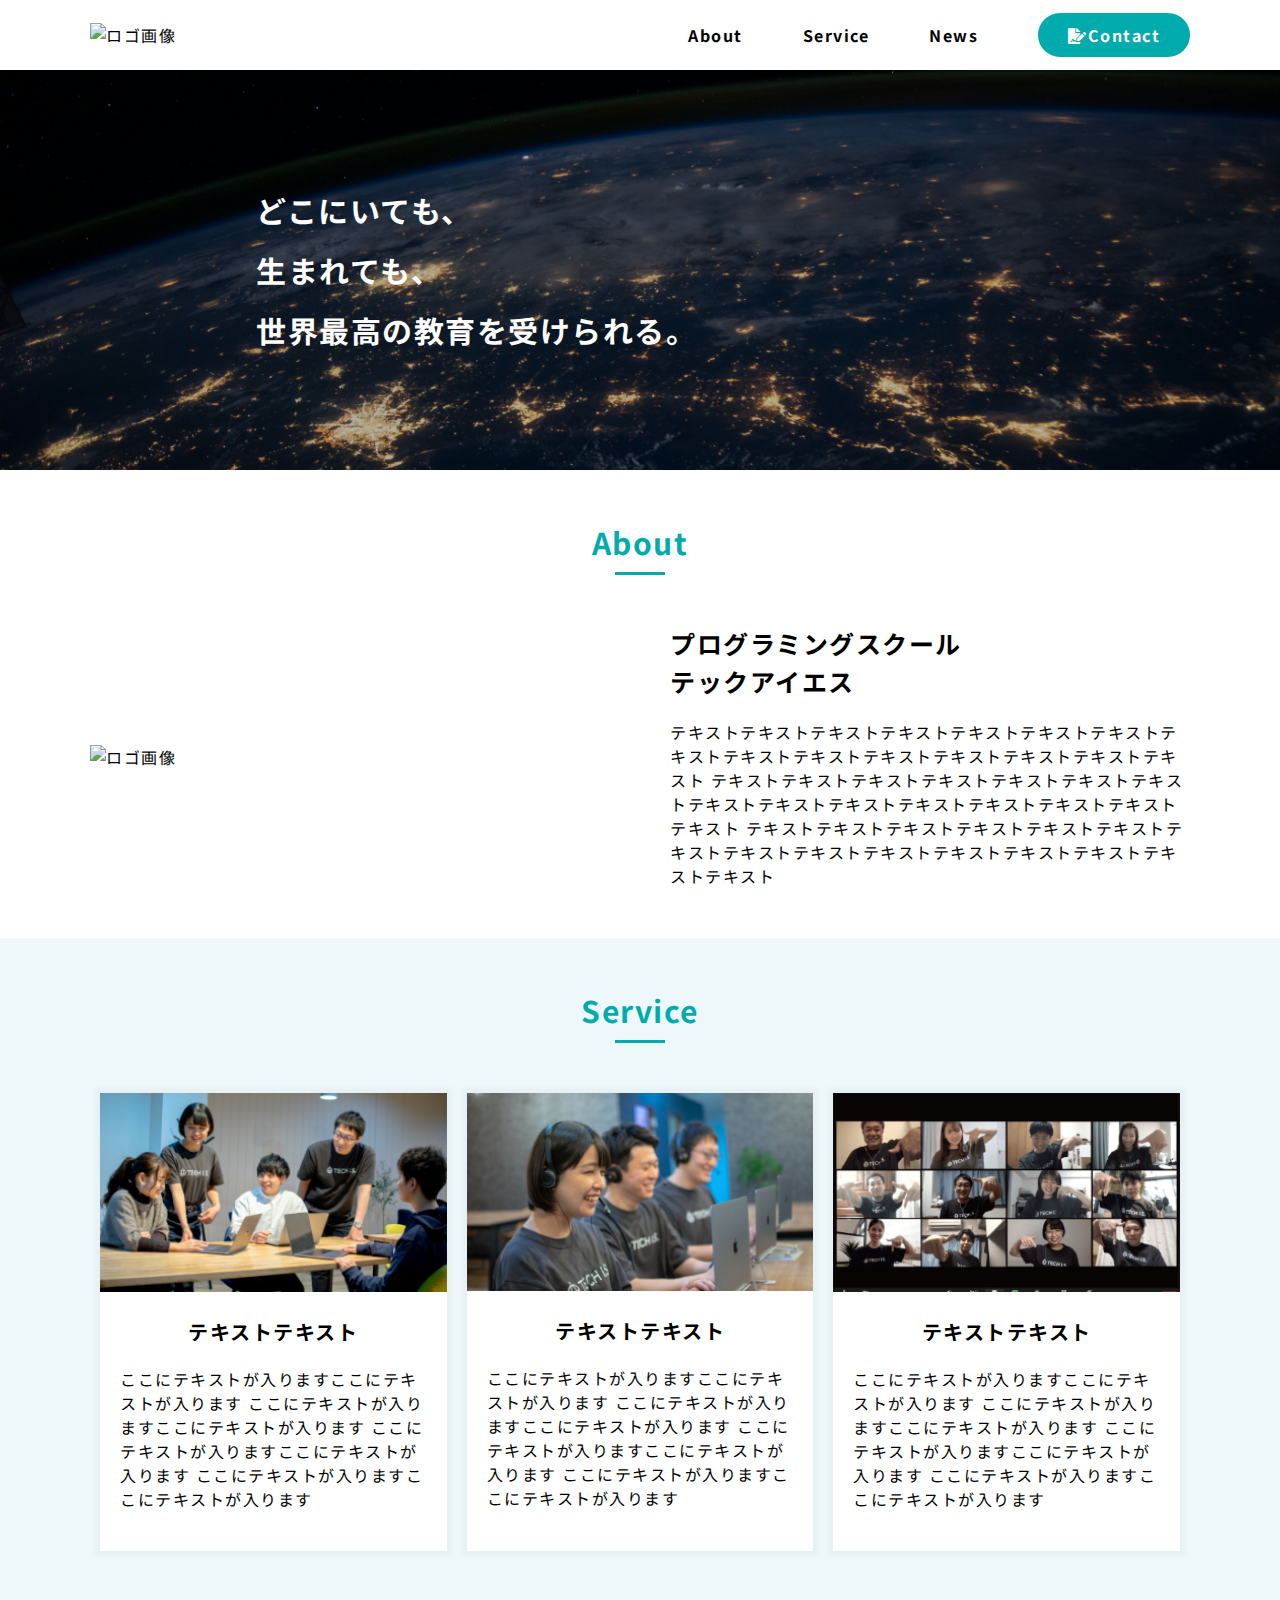
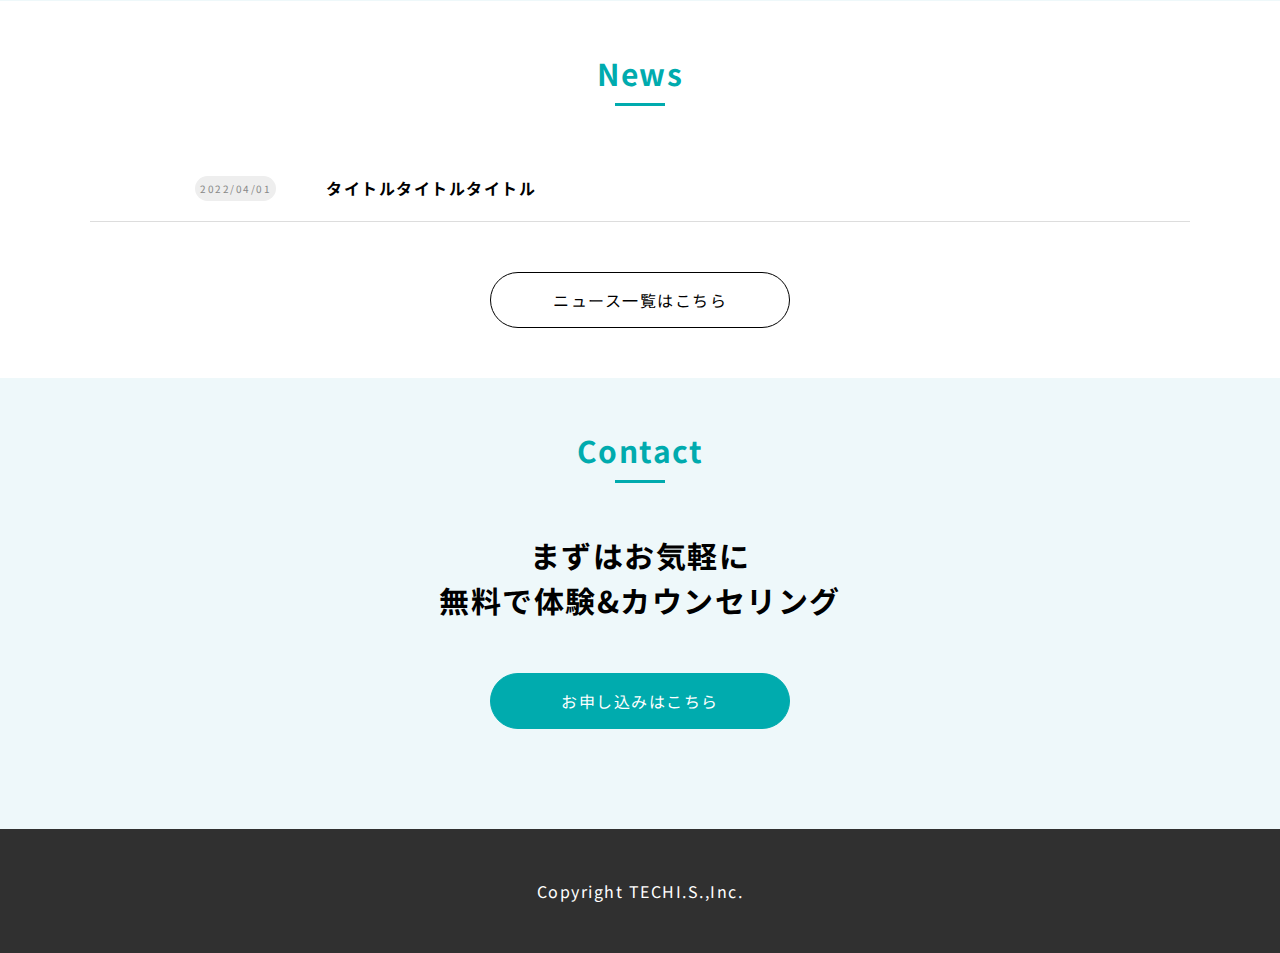
==== commit 1b5c98bf: "datetime属性追加" ====
--- a/lv_3_HP/index.html
+++ b/lv_3_HP/index.html
@@ -86,7 +86,7 @@
     <h2 class="front-common__title">News</h2>
             <article class="front-news__wrap">
                 <a href="#">
-                    <time>2022/04/01</time>
+                    <time datetime="2022-04-01">2022/04/01</time>
                     <h3>タイトルタイトルタイトル</h3>
                 </a>
             </article>
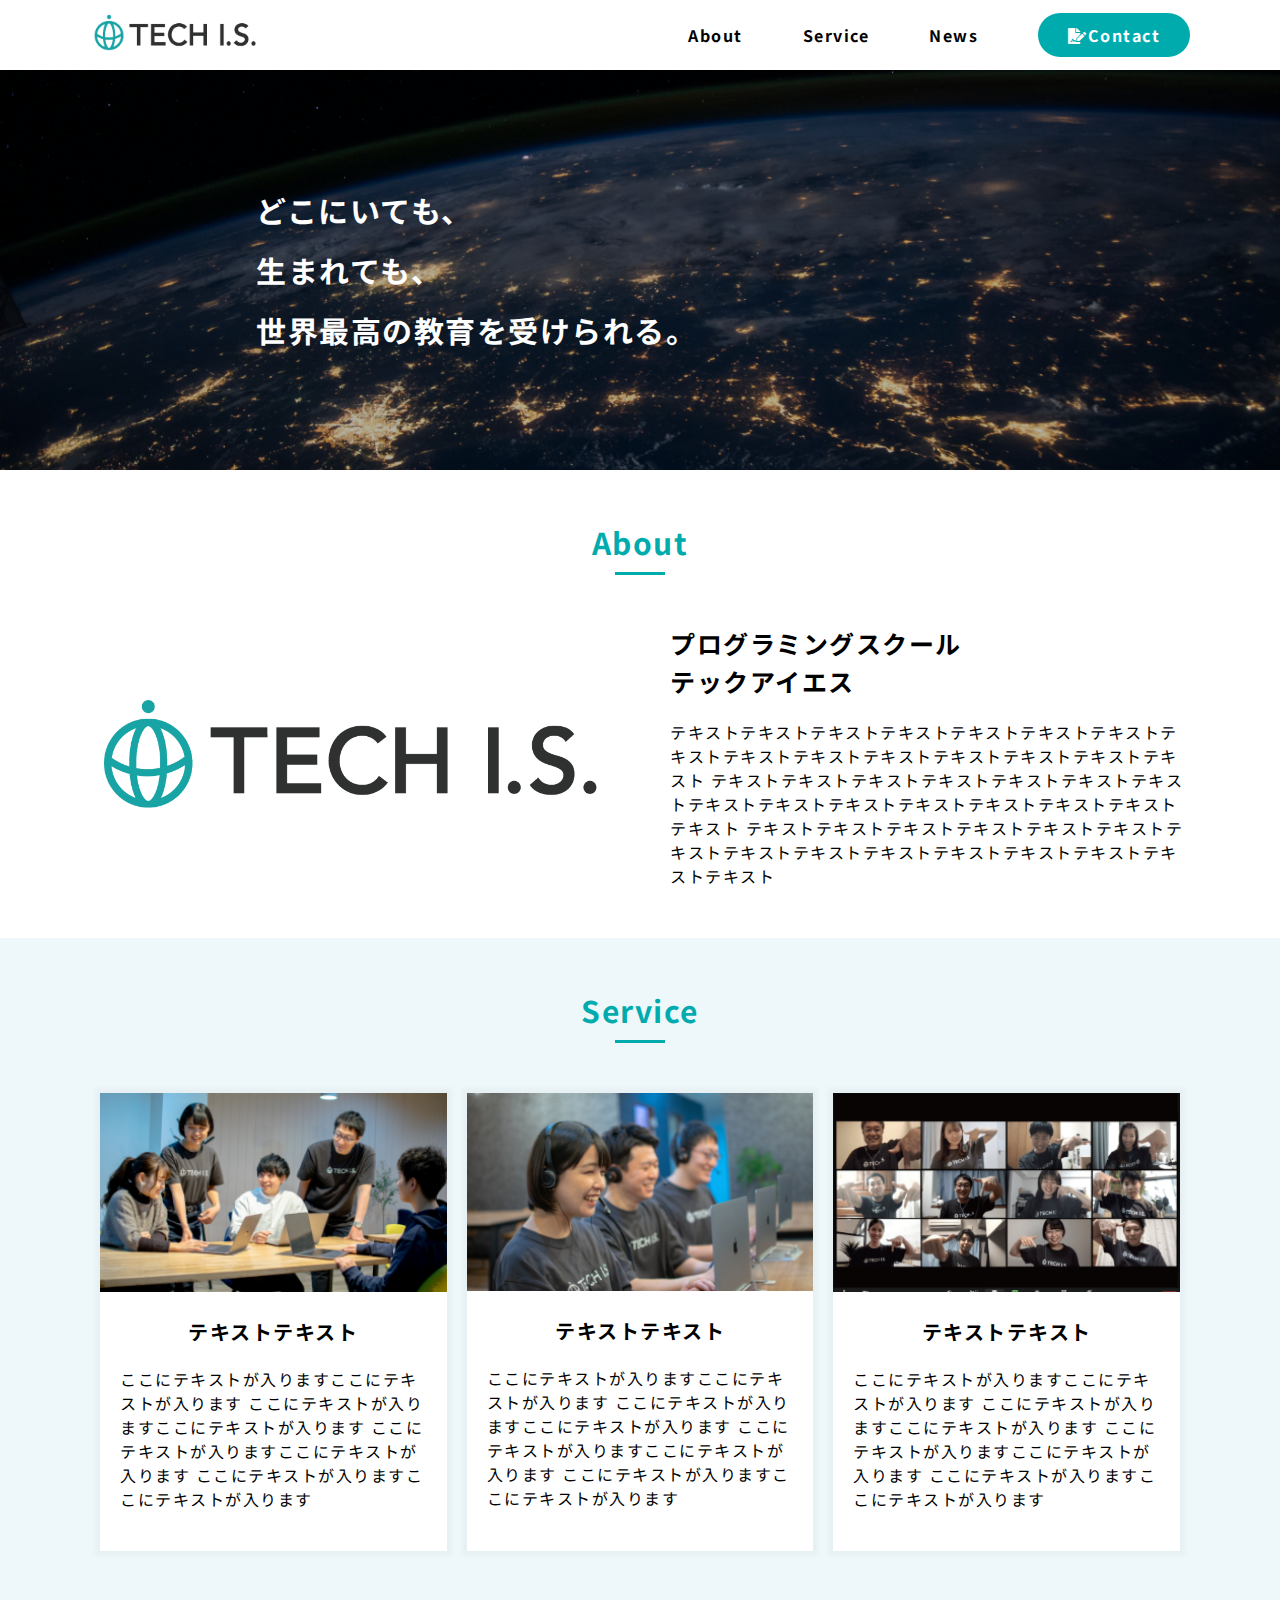
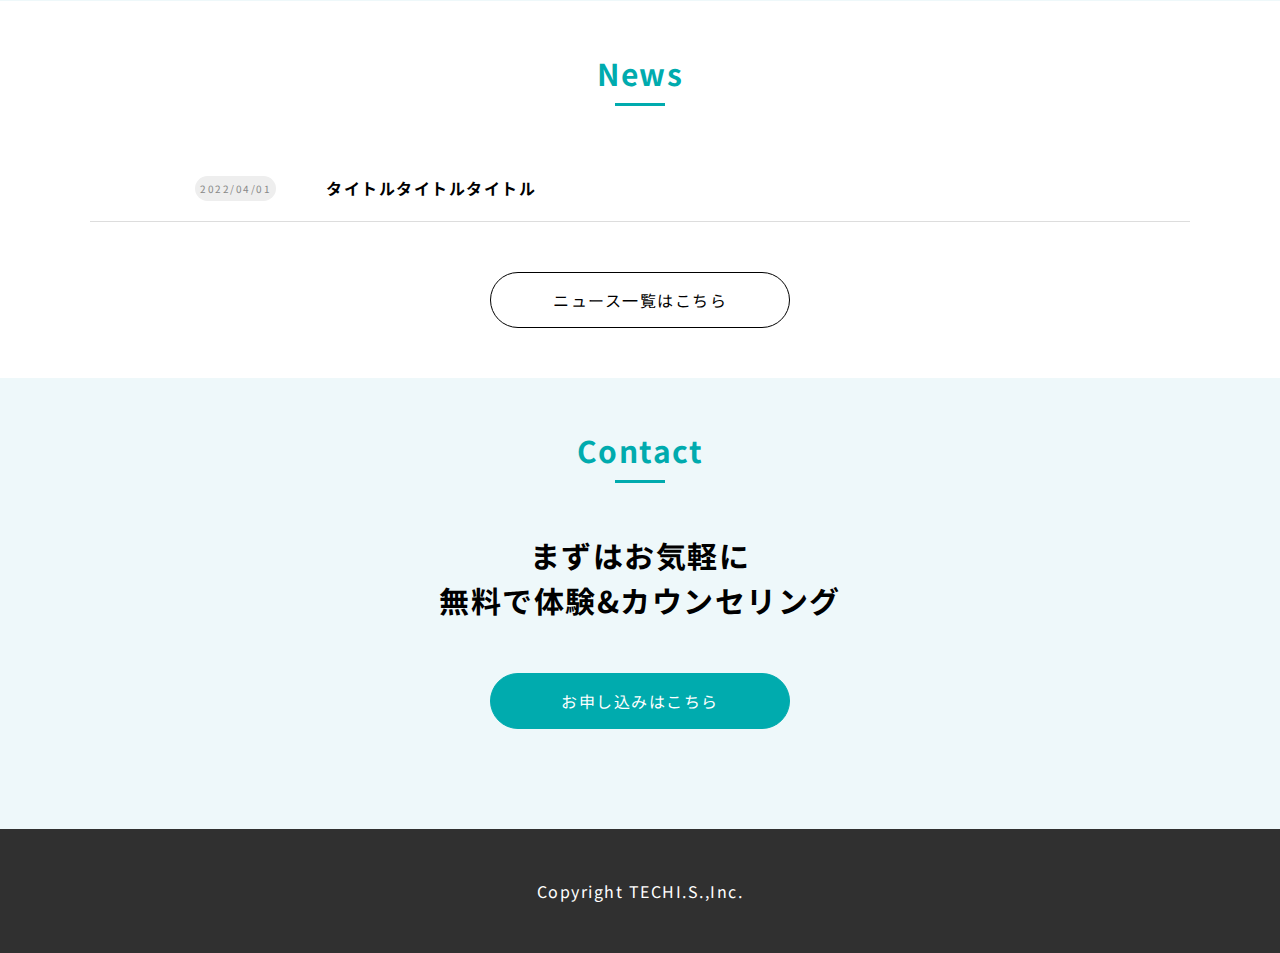
==== commit 1b1a4ee6: "画像のエラー修正" ====
--- a/lv_3_HP/index.html
+++ b/lv_3_HP/index.html
@@ -21,7 +21,7 @@
             <li><a href="#">Service</a></li>
             <li><a href="#">News</a></li>
             <!-- リンク先追加 -->
-            <li><a href="contact"><i class="fas fa-file-signature"></i>Contact</a></li>
+            <li><a href="contact.html"><i class="fas fa-file-signature"></i>Contact</a></li>
         </ul>
         
         <!-- 追加 -->
@@ -32,7 +32,7 @@
             <li><a href="#">About</a></li>
             <li><a href="#">Service</a></li>
             <li><a href="#">News</a></li>
-            <li><a href="#"><i class="fas fa-file-signature"></i>Contact</a></li>
+            <li><a href="contact.html"><i class="fas fa-file-signature"></i>Contact</a></li>
         </ul>
         <div id="modal" class="modal-sp"></div><!-- add-modal-sp 追加 -->
         <!-- 追加 -->
@@ -91,7 +91,7 @@
                 </a>
             </article>
     <div class="front-common__btn">
-        <a href="archive">ニュース一覧はこちら</a>
+        <a href="#">ニュース一覧はこちら</a>
     </div>
 </section>
     <!-- News -->
